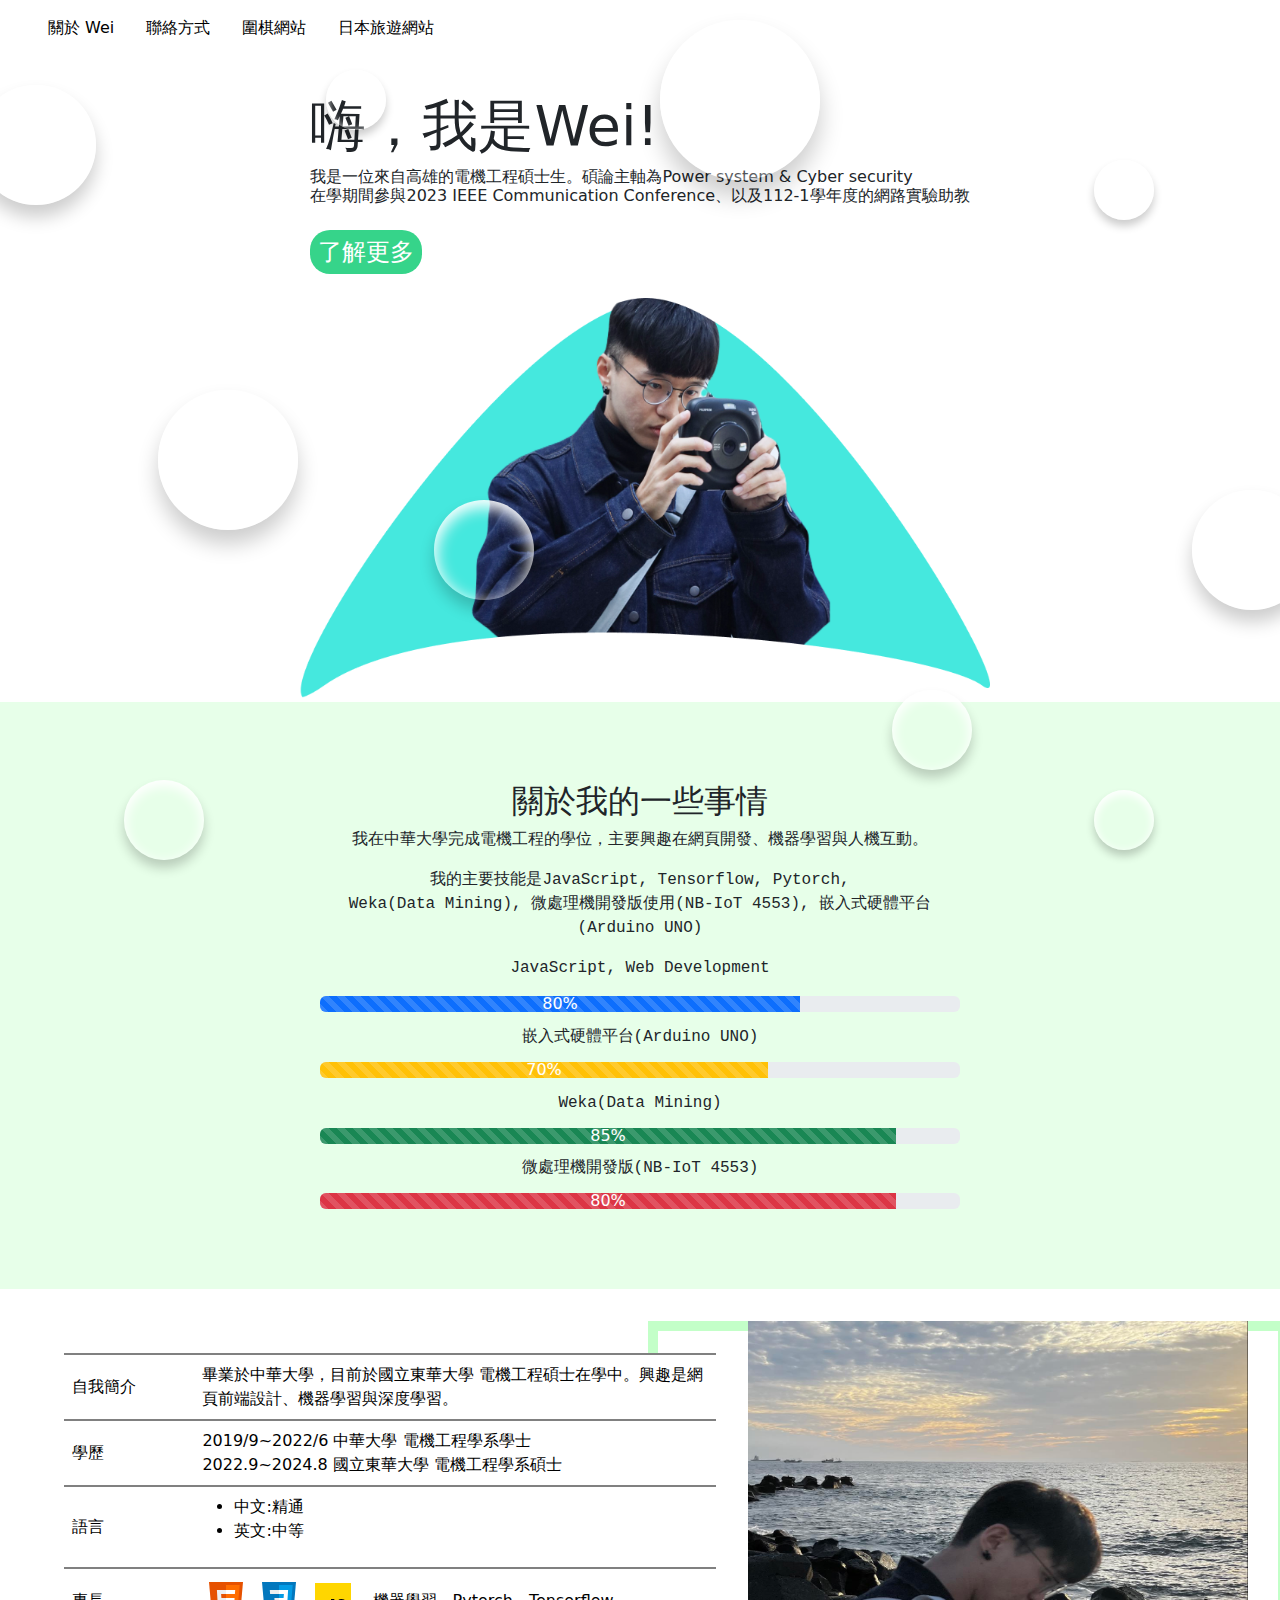
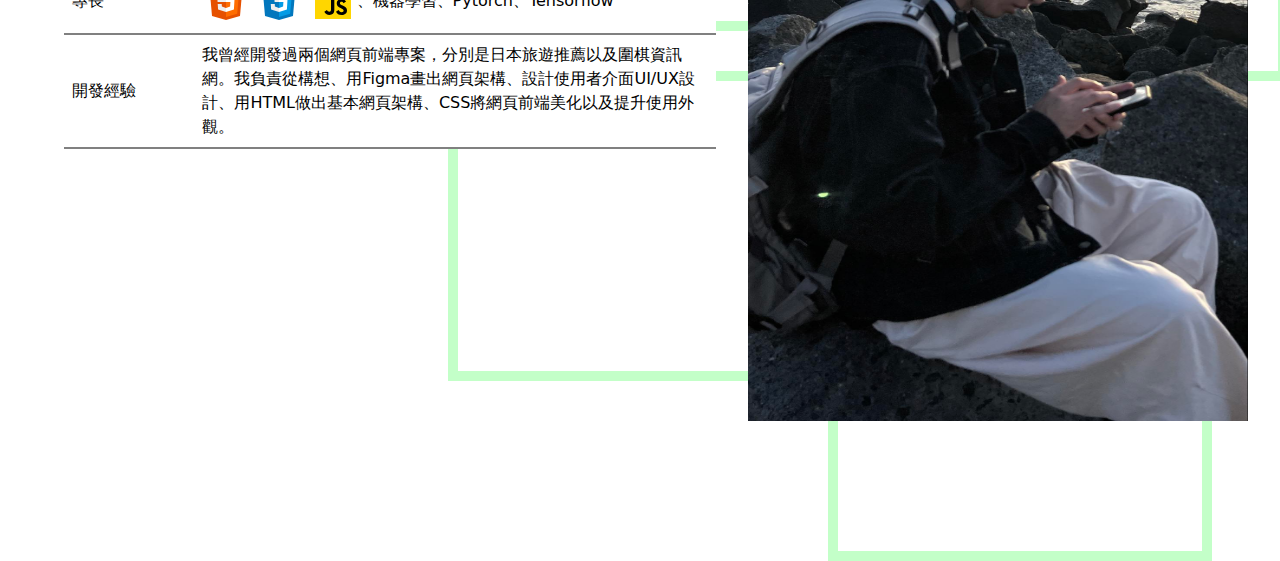
==== index.html @ 201f5e97 "first" ====
<!DOCTYPE html>
<html lang="zh-Hant">
    <head>
        <meta charset="UTF-8">
        <meta http-equiv="X-UA-Compatible" content="IE=edge">
        <meta name="viewport" content="width=device-width, initial-scale=1.0">
        <title>Wei的個人網站</title>
        <link rel="icon" href="./ICONS/wei icon.jpg">
        <link href="https://cdn.jsdelivr.net/npm/bootstrap@5.3.3/dist/css/bootstrap.min.css" rel="stylesheet" integrity="sha384-QWTKZyjpPEjISv5WaRU9OFeRpok6YctnYmDr5pNlyT2bRjXh0JMhjY6hW+ALEwIH" crossorigin="anonymous">
        <link rel="stylesheet" href="./styles/style.css">
        <link rel="stylesheet" href="./styles/bubble.css">
    </head>
    <body>
        
        <nav>
                <ul>
                    <li><a href="#">關於 Wei</a></li>
                    <li><a  target="_blank" href="./contact.html">聯絡方式</a></li>
                    <li><a target="_blank" href="./project 1/index.html">圍棋網站</a></li>
                    <li><a target="_blank" href="./project 2/index.html">日本旅遊網站</a></li>
                </ul>
        </nav>
        
        <main>
          <div id="background-wrap">
            <div class="bubble x1"></div>
            <div class="bubble x2"></div>
            <div class="bubble x3"></div>
            <div class="bubble x4"></div>
            <div class="bubble x5"></div>
            <div class="bubble x6"></div>
            <div class="bubble x7"></div>
            <div class="bubble x8"></div>
            <div class="bubble x9"></div>
            <div class="bubble x10"></div>
        </div>
            <section class="main-area">
              <div class="info">
                <h1>嗨，我是Wei!</h1>
                <h2>
                  我是一位來自高雄的電機工程碩士生。碩論主軸為Power system & Cyber security
                  <br>在學期間參與2023 IEEE Communication Conference、以及112-1學年度的網路實驗助教
                </h2>
                <a href="./contact.html">了解更多</a>
              </div>
              <div class="img-area">
                <img src="./images/綠背照片.png" alt="個人照片" />
              </div>
            </section>
            <section class="about-me">
                <section class="description">
                    <h2>關於我的一些事情</h2>

                    <p>
                    我在中華大學完成電機工程的學位，主要興趣在網頁開發、機器學習與人機互動。
                </p>
                    <p>
                    我的主要技能是JavaScript, Tensorflow, Pytorch, <br>Weka(Data Mining), 
                    微處理機開發版使用(NB-IoT 4553), 嵌入式硬體平台(Arduino UNO)
                </p>

                <div class="progess-bar-area">
                    <p>JavaScript, Web Development</p>
                    <div class="progress">
                        <div class="progress-bar progress-bar-striped progress-bar-animated" role="progressbar" 
                        aria-valuenow="75" aria-valuemin="0" aria-valuemax="100" style="width: 75%; font-size: 1rem;">80%</div>
                      </div>

                    <p style="margin: 0.8rem;">嵌入式硬體平台(Arduino UNO)</p>
                    <div class="progress">
                        <div class="progress-bar progress-bar-striped progress-bar-animated bg-warning" 
                        role="progressbar" aria-valuenow="75" aria-valuemin="0" aria-valuemax="100" 
                        style="width: 70%; font-size: 1rem;">70%</div>
                    </div>

                    <p style="margin: 0.8rem;">Weka(Data Mining)</p>
                    <div class="progress">
                        <div class="progress-bar progress-bar-striped progress-bar-animated bg-success" 
                        role="progressbar" aria-valuenow="80" aria-valuemin="0" aria-valuemax="100" 
                        style="width: 90%; font-size: 1rem;">85%</div>
                    </div>

                    <p style="margin: 0.8rem;">微處理機開發版(NB-IoT 4553)</p>
                    <div class="progress">
                        <div class="progress-bar progress-bar-striped progress-bar-animated bg-danger" 
                        role="progressbar" aria-valuenow="80" aria-valuemin="0" aria-valuemax="100" 
                        style="width: 90%; font-size: 1rem; " >80%</div>
                    </div>

                </section>
            </section>

            <section class="resume">
                <section class="table">
                    <table>
                        <tr style="border-top: 2px solid gray">
                          <td style="width: 20%">自我簡介</td>
                          <td style="width: 80%">
                            畢業於中華大學，目前於國立東華大學 電機工程碩士在學中。興趣是網頁前端設計、機器學習與深度學習。
                          </td>
                        </tr>
                        <tr>
                          <td>學歷</td>
                          <td>2019/9~2022/6 中華大學 電機工程學系學士 <br>  2022.9~2024.8 國立東華大學 電機工程學系碩士 </td>
                        </tr>
                        <tr>
                          <td>語言</td>
                          <td>
                            <ul>
                              <li>中文:精通</li>
                              <li>英文:中等</li>
                            </ul>
                          </td>
                        </tr>
                        <tr>
                          <td>專長</td>
                          <td>
                            <img src="./ICONS/icons8-html-5.svg" alt="HTML5" />
                            <img src="./ICONS/icons8-css3.svg" alt="CSS3" />
                            <img src="./ICONS/icons8-javascript.svg" alt="JavaScript" />、機器學習、Pytorch、Tensorflow
                          </td>
                        </tr>
                        <tr>
                          <td>開發經驗</td>
                          <td>
                            我曾經開發過兩個網頁前端專案，分別是日本旅遊推薦以及圍棋資訊網。我負責從構想、用Figma畫出網頁架構、設計使用者介面UI/UX設計、用HTML做出基本網頁架構、CSS將網頁前端美化以及提升使用外觀。
                          </td>
                        </tr>
                      </table>
                </section>
                
                <section class="picture">
                    <img src="./images/長方形.jpg" alt="個人照片">
                    <div class="greenRect"></div>
                    <div class="greenRect2"></div>
                    <div class="greenRect3"></div>
                </section>
            </section>


        </main>
        <script src="https://cdn.jsdelivr.net/npm/bootstrap@5.3.3/dist/js/bootstrap.bundle.min.js" integrity="sha384-YvpcrYf0tY3lHB60NNkmXc5s9fDVZLESaAA55NDzOxhy9GkcIdslK1eN7N6jIeHz" crossorigin="anonymous"></script>
        <script src="./app.js"></script>
    </body>
</html>
---- styles/style.css ----
* {
  margin: 0;
  padding: 0;
  box-sizing: border-box;
}

h1, h2, h3, h4, h5, h6 {
  font-weight: normal;
}

p {
  font-family: "Courier New", Courier, monospace;
}

body {
  overflow-x: hidden;
}
body nav {
  position: sticky;
  background-color: white;
  top: 0;
  z-index: 5;
}
body nav ul {
  display: flex;
}
body nav ul li {
  list-style-type: none;
  margin: 1rem;
}
body nav ul li a {
  color: black;
  text-decoration: none;
  transition: all 0.5s ease;
}
body nav ul li a:hover {
  color: rgb(54, 212, 138);
}
body main section.main-area {
  min-height: 70vh;
  background-color: white;
  display: flex;
  flex-wrap: wrap;
  justify-content: center;
  align-items: center;
}
body main div.info {
  padding: 1rem;
}
body main div.info h1 {
  font-size: 3.5rem;
}
body main div.info h2 {
  font-size: 1rem;
}
body main div.info a {
  color: white;
  background-color: rgb(54, 212, 138);
  padding: 0.25rem 0.5rem;
  font-size: 1.5rem;
  border-radius: 20px;
  display: inline-block;
  margin-top: 1rem;
  text-decoration: none;
  transition: all 0.5s ease;
}
body main div.info a:hover {
  transform: scale(1.2);
}
body main div.img-area img {
  width: 700px;
  height: 400px;
}
body main section.about-me {
  background-color: rgb(231, 255, 233);
  padding: 5rem 0rem;
  display: flex;
  justify-content: center;
}
body main section.about-me section.description {
  width: 50%;
  text-align: center;
}
body main section.about-me section.description h2 {
  font-size: 2rem;
}
body main section.about-me section.description div.progress-bar-area p {
  margin: 1rem;
}
body main section.resume {
  display: flex;
  flex-wrap: wrap;
  padding: 2rem;
}
body main section.resume section.table {
  flex: 5 0 500px;
  padding: 2rem;
}
body main section.resume section.table table {
  border-collapse: collapse;
}
body main section.resume section.table table tr {
  border-bottom: 2px solid gray;
  transition: all 0.5s ease;
}
body main section.resume section.table table tr:hover {
  background-color: rgb(184, 255, 222);
}
body main section.resume section.table table tr td {
  padding: 0.5rem;
}
body main section.resume section.picture {
  flex: 1 1 300px;
  display: flex;
  justify-content: center;
  align-items: center;
  position: relative;
}
body main section.resume section.picture img {
  width: 500px;
  height: 700px;
}
body main section.resume section.picture div.greenRect {
  width: 30vw;
  height: 90vh;
  border: 10px solid rgb(195, 255, 200);
  position: absolute;
  top: 30px;
  left: 80px;
  z-index: -1;
}
body main section.resume section.picture div.greenRect2 {
  width: 50vw;
  height: 40vh;
  border: 10px solid rgb(195, 255, 200);
  position: absolute;
  top: 300px;
  left: -300px;
  z-index: -1;
}
body main section.resume section.picture div.greenRect3 {
  width: 50vw;
  height: 40vh;
  border: 10px solid rgb(195, 255, 200);
  position: absolute;
  top: 0px;
  left: -100px;
  z-index: -1;
}
body main section.contact {
  display: flex;
  flex-wrap: wrap;
}
body main section.contact div.left {
  flex: 1 1 500px;
}
body main section.contact div.left img {
  margin-top: 5rem;
  background-color: rgba(195, 255, 200, 0.8);
}
body main section.contact div.left img:hover {
  transform: rotateY("90deg");
}
body main section.contact div.right {
  flex: 7 1 500px;
}
body main section.contact div.right h2, body main section.contact div.right h3 {
  flex-direction: row;
  transition: all 0.5s ease-in-out;
}
body main section.contact div.right h2:hover, body main section.contact div.right h3:hover {
  background-color: rgba(216, 112, 147, 0.5);
}
body main section.contact div.right p {
  flex-direction: column;
  transition: all 0.5s ease;
}
body main section.contact div.right p:hover {
  background-color: rgba(184, 255, 222, 0.5);
}
body main section.contact div.right ul li {
  transition: all 0.5s ease;
}
body main section.contact div.right ul li:hover {
  background-color: rgba(184, 255, 222, 0.5);
}
body main section.contact div.right table tr {
  padding: 2rem;
  transition: all 0.5s ease;
}
body main section.contact div.right table tr:hover {
  background-color: rgba(184, 255, 222, 0.5);
}
body main section.contact div.right table tr td {
  padding: 0.5rem;
}
body main section.contact div.right table tr td img {
  width: 40px;
  height: 40px;
}

@media screen and (max-width: 800px) {
  body main section.about-me section.description {
    width: 80%;
  }
  body main section.resume {
    overflow-x: auto;
  }
  body main section.resume section.picture div.greenRect, body main section.resume section.picture div.greenRect2, body main section.resume section.picture div.greenRect3 {
    display: none;
  }
}
@media screen and (max-width: 500px) {
  body nav {
    position: static;
  }
  body nav ul {
    flex-direction: column;
  }
}/*# sourceMappingURL=style.css.map */
---- styles/bubble.css ----
#background-wrap {
    position: fixed;
    bottom: 0;
    top: 0;
    right: 0;
    left: 0;
    z-index: 10;
    pointer-events: none;
}

.bubble{
    width: 200px;
    height: 200px;
    border-radius: 50%;
    position: absolute;
    box-shadow: 0 20px 30px rgba(0, 0, 0, 0.2),
    inset 0px 10px 30px 5px rgba(255, 255, 255, 100);
}

@keyframes animateBubble {
    0% {
        margin-top: 1000px;
    }
    100% {
        margin-top: -100%;
    }
}

@keyframes sideWays {
    0% {
        margin-left: 0px;
    }
    100% {
        margin-left: 50%;
    }
}

.x1 {
    animation: animateBubble 25s linear infinite,
      sideWays 2s ease-in-out infinite alternate;
    left: -5%;
    top: 5%;
    transform: scale(0.6);
  }
  
  .x2 {
    animation: animateBubble 20s linear infinite,
      sideWays 4s ease-in-out infinite alternate;
    left: 5%;
    top: 80%;
    transform: scale(0.4);
  }
  .x3 {
    animation: animateBubble 28s linear infinite,
      sideWays 2s ease-in-out infinite alternate;
    left: 10%;
    top: 40%;
    transform: scale(0.7);
  }
  .x4 {
    animation: animateBubble 22s linear infinite,
      sideWays 3s ease-in-out infinite alternate;
    left: 20%;
    top: 0%;
    transform: scale(0.3);
  }
  .x5 {
    animation: animateBubble 29s linear infinite,
      sideWays 4s ease-in-out infinite alternate;
    left: 30%;
    top: 50%;
    transform: scale(0.5);
  }
  .x6 {
    animation: animateBubble 21s linear infinite,
      sideWays 2s ease-in-out infinite alternate;
    left: 50%;
    top: 0%;
    transform: scale(0.8);
  }
  .x7 {
    animation: animateBubble 20s linear infinite,
      sideWays 2s ease-in-out infinite alternate;
    left: 65%;
    top: 70%;
    transform: scale(0.4);
  }
  .x8 {
    animation: animateBubble 22s linear infinite,
      sideWays 3s ease-in-out infinite alternate;
    left: 80%;
    top: 10%;
    transform: scale(0.3);
  }
  .x9 {
    animation: animateBubble 29s linear infinite,
      sideWays 4s ease-in-out infinite alternate;
    left: 90%;
    top: 50%;
    transform: scale(0.6);
  }
  .x10 {
    animation: animateBubble 26s linear infinite,
      sideWays 2s ease-in-out infinite alternate;
    left: 80%;
    top: 80%;
    transform: scale(0.3);
  }
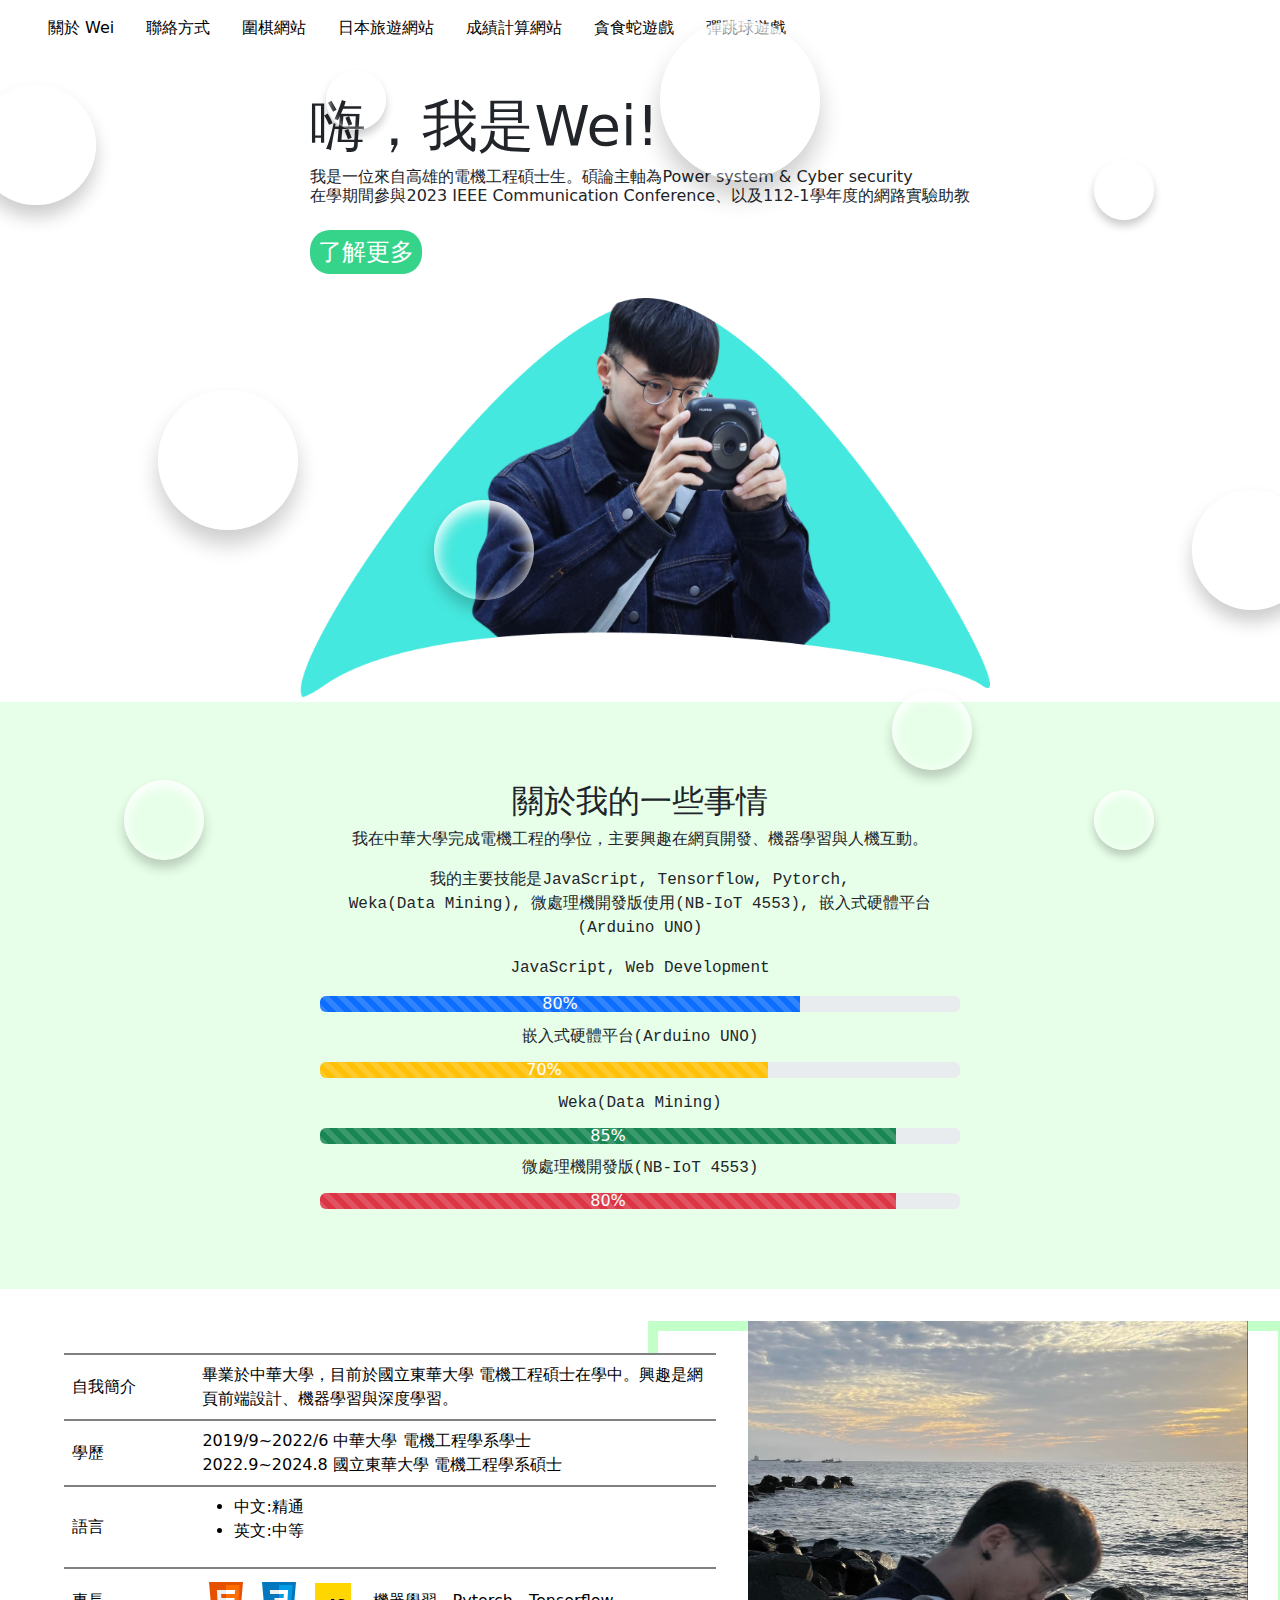
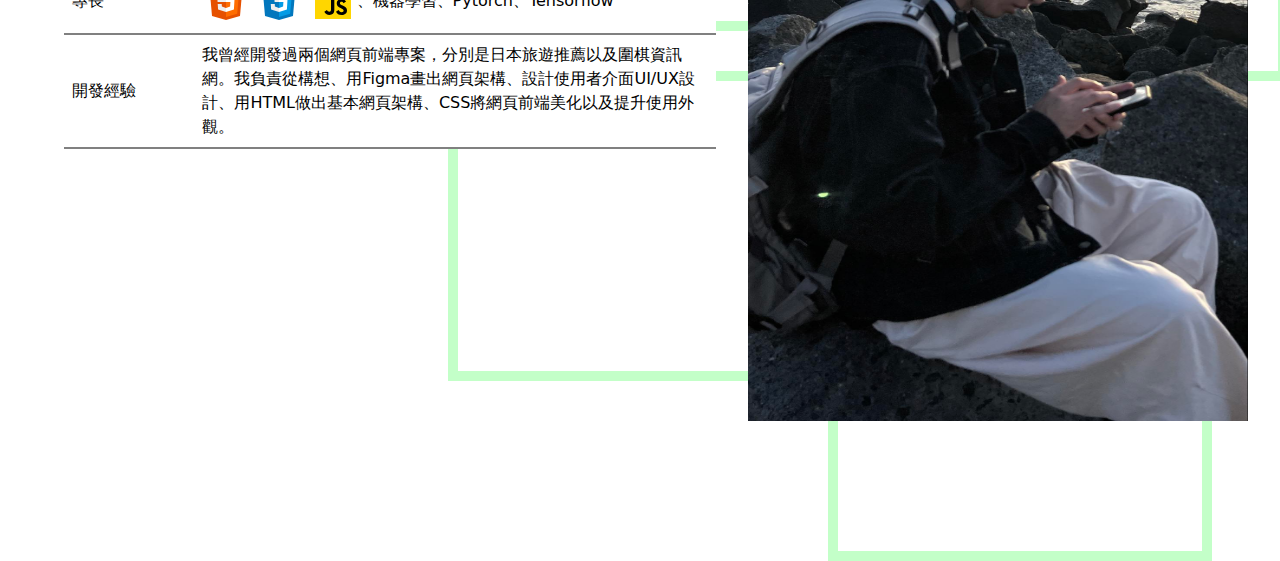
==== commit 7410eb2b: "Create three projects" ====
--- a/index.html
+++ b/index.html
@@ -16,8 +16,11 @@
                 <ul>
                     <li><a href="#">關於 Wei</a></li>
                     <li><a  target="_blank" href="./contact.html">聯絡方式</a></li>
-                    <li><a target="_blank" href="./project 1/index.html">圍棋網站</a></li>
-                    <li><a target="_blank" href="./project 2/index.html">日本旅遊網站</a></li>
+                    <li><a target="_blank" href="./project1/index.html">圍棋網站</a></li>
+                    <li><a target="_blank" href="./project2/index.html">日本旅遊網站</a></li>
+                    <li><a target="_blank" href="./project4/index.html">成績計算網站</a></li>
+                    <li><a target="_blank" href="./project5/index.html">貪食蛇遊戲</a></li>
+                    <li><a target="_blank" href="./project6/index.html">彈跳球遊戲</a></li>
                 </ul>
         </nav>
         
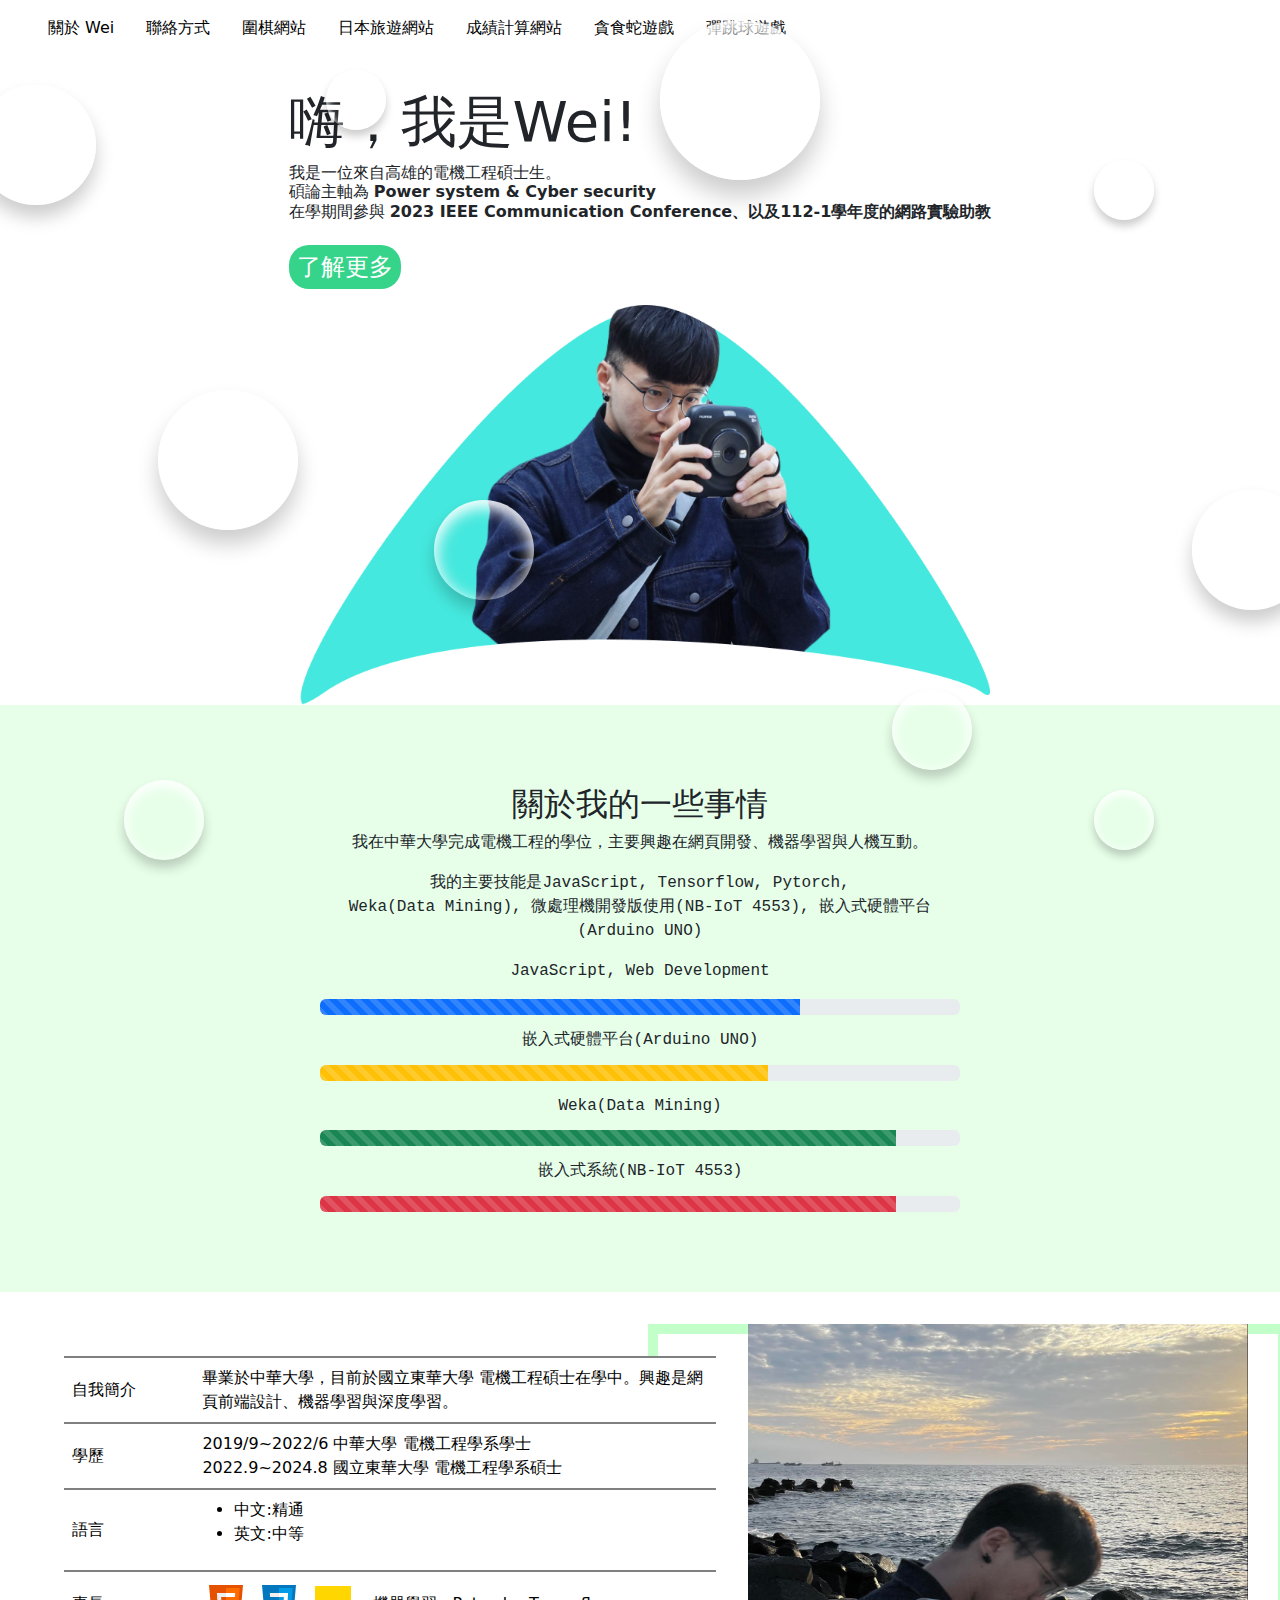
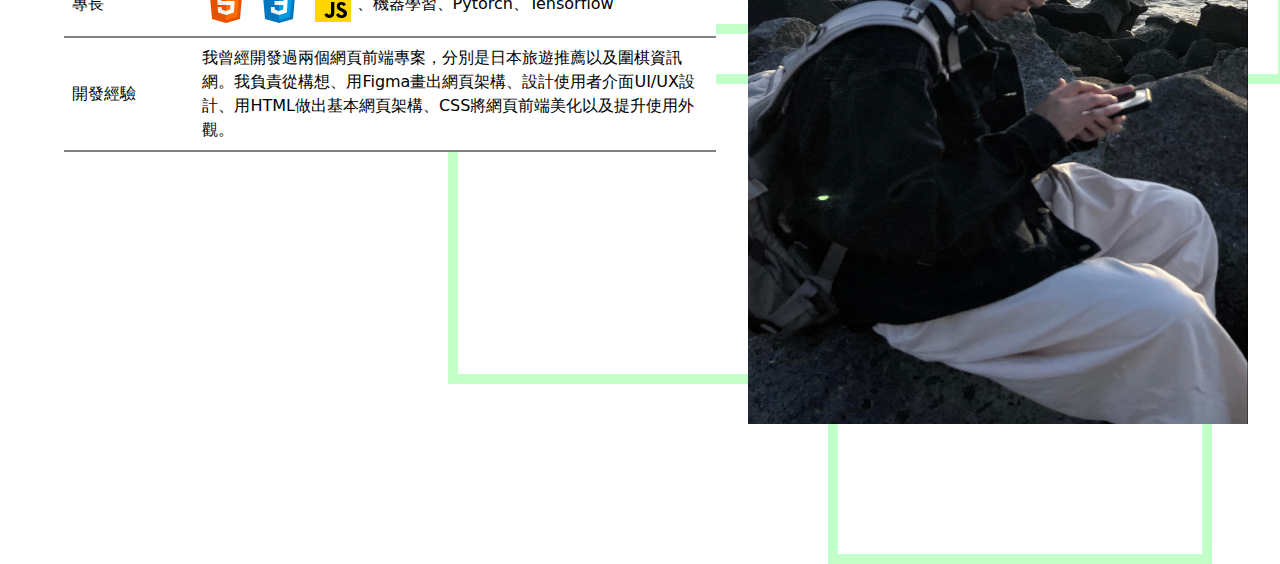
==== commit 07c89a01: "msg" ====
--- a/index.html
+++ b/index.html
@@ -41,8 +41,8 @@
               <div class="info">
                 <h1>嗨，我是Wei!</h1>
                 <h2>
-                  我是一位來自高雄的電機工程碩士生。碩論主軸為Power system & Cyber security
-                  <br>在學期間參與2023 IEEE Communication Conference、以及112-1學年度的網路實驗助教
+                  我是一位來自高雄的電機工程碩士生。 <br> 碩論主軸為 <strong>Power system & Cyber security</strong> 
+                  <br>在學期間參與 <strong>2023 IEEE Communication Conference、以及112-1學年度的網路實驗助教</strong>  
                 </h2>
                 <a href="./contact.html">了解更多</a>
               </div>
@@ -66,28 +66,28 @@
                     <p>JavaScript, Web Development</p>
                     <div class="progress">
                         <div class="progress-bar progress-bar-striped progress-bar-animated" role="progressbar" 
-                        aria-valuenow="75" aria-valuemin="0" aria-valuemax="100" style="width: 75%; font-size: 1rem;">80%</div>
+                        aria-valuenow="75" aria-valuemin="0" aria-valuemax="100" style="width: 75%; font-size: 1rem;"></div>
                       </div>
 
                     <p style="margin: 0.8rem;">嵌入式硬體平台(Arduino UNO)</p>
                     <div class="progress">
                         <div class="progress-bar progress-bar-striped progress-bar-animated bg-warning" 
                         role="progressbar" aria-valuenow="75" aria-valuemin="0" aria-valuemax="100" 
-                        style="width: 70%; font-size: 1rem;">70%</div>
+                        style="width: 70%; font-size: 1rem;"></div>
                     </div>
 
                     <p style="margin: 0.8rem;">Weka(Data Mining)</p>
                     <div class="progress">
                         <div class="progress-bar progress-bar-striped progress-bar-animated bg-success" 
                         role="progressbar" aria-valuenow="80" aria-valuemin="0" aria-valuemax="100" 
-                        style="width: 90%; font-size: 1rem;">85%</div>
+                        style="width: 90%; font-size: 1rem;"></div>
                     </div>
 
-                    <p style="margin: 0.8rem;">微處理機開發版(NB-IoT 4553)</p>
+                    <p style="margin: 0.8rem;">嵌入式系統(NB-IoT 4553)</p>
                     <div class="progress">
                         <div class="progress-bar progress-bar-striped progress-bar-animated bg-danger" 
                         role="progressbar" aria-valuenow="80" aria-valuemin="0" aria-valuemax="100" 
-                        style="width: 90%; font-size: 1rem; " >80%</div>
+                        style="width: 90%; font-size: 1rem; " ></div>
                     </div>
 
                 </section>
--- a/styles/style.css
+++ b/styles/style.css
@@ -178,6 +178,20 @@
 body main section.contact div.right p:hover {
   background-color: rgba(184, 255, 222, 0.5);
 }
+body main section.contact div.right a {
+  color: white;
+  background-color: rgb(54, 212, 138);
+  padding: 0.25rem 0.5rem;
+  font-size: 1rem;
+  border-radius: 20px;
+  display: inline-block;
+  margin-bottom: 0.5rem;
+  text-decoration: none;
+  transition: all 0.5s ease;
+}
+body main section.contact div.right a:hover {
+  transform: scale(1.2);
+}
 body main section.contact div.right ul li {
   transition: all 0.5s ease;
 }
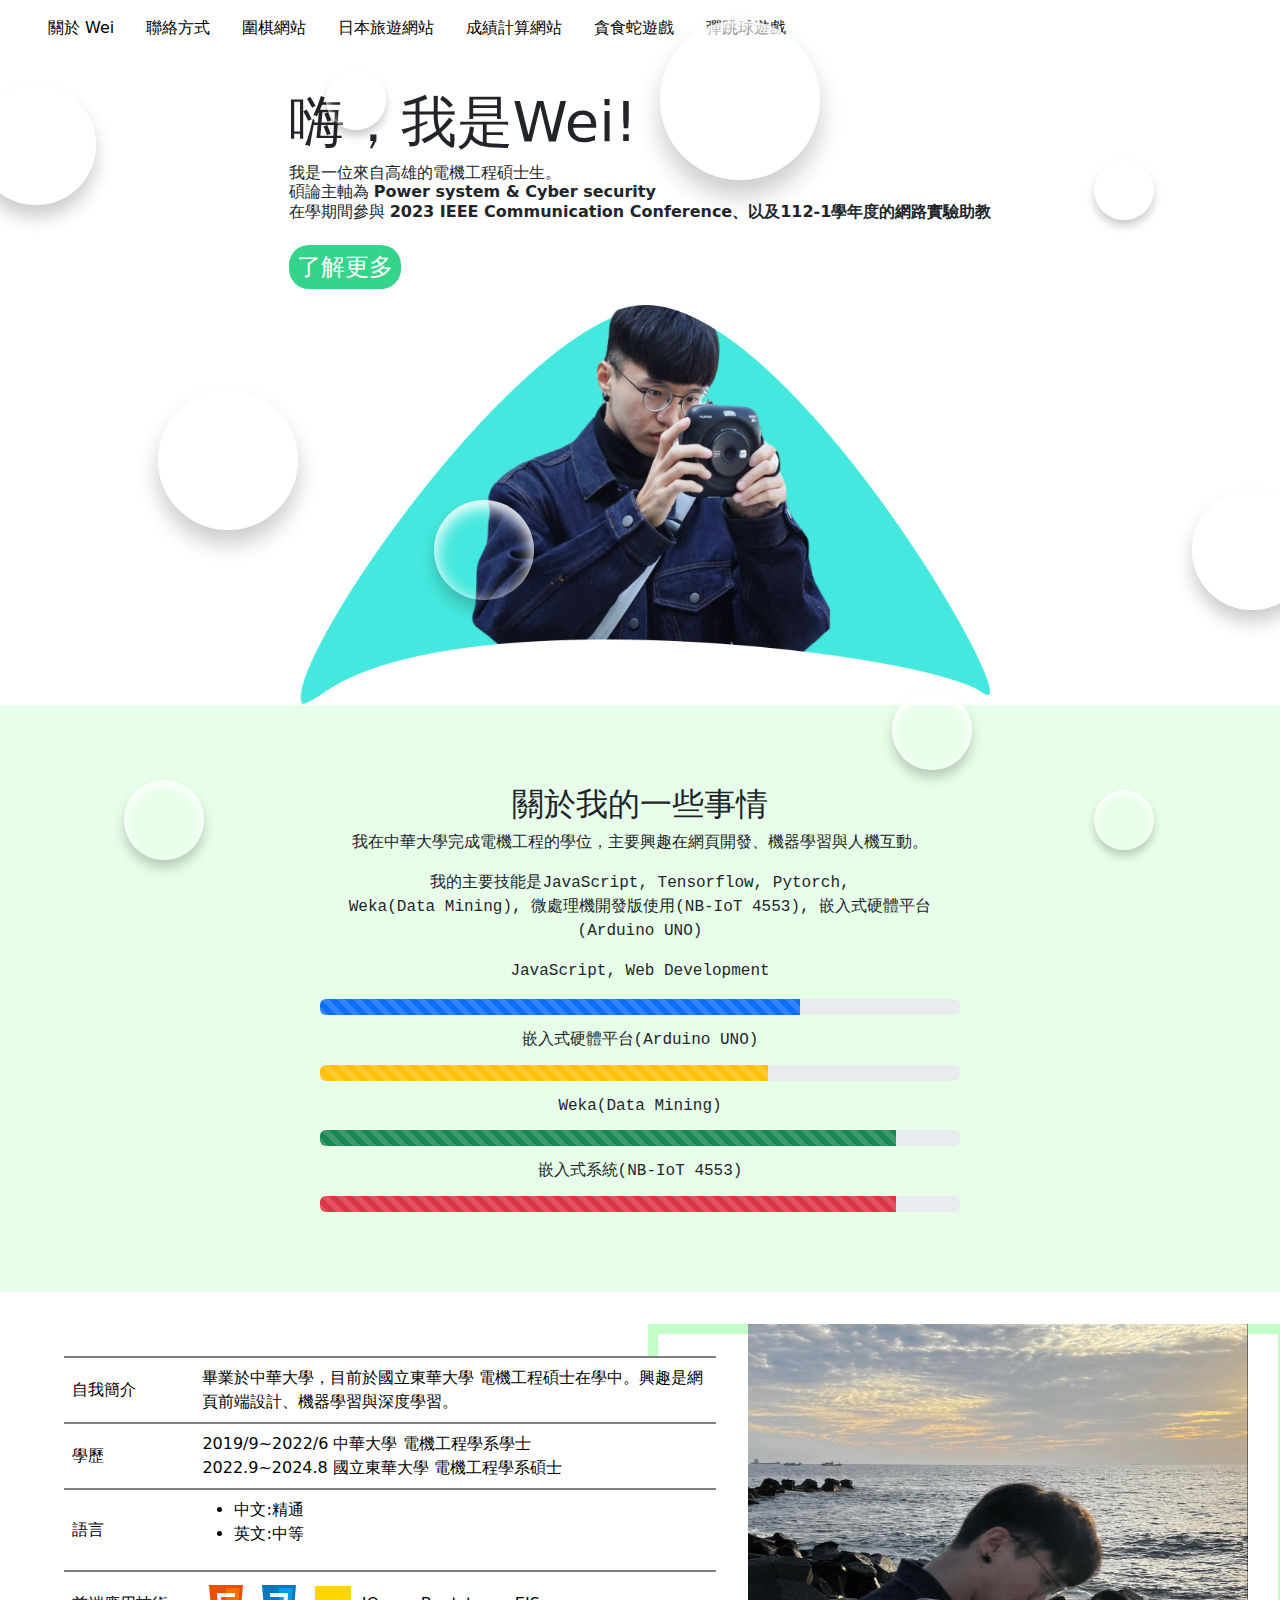
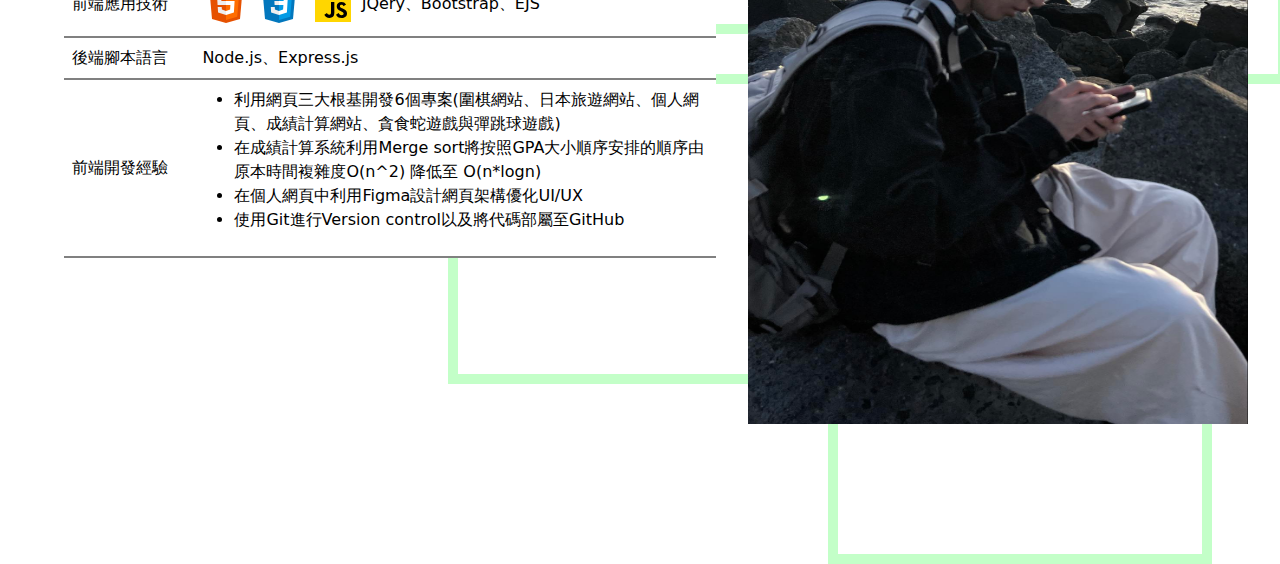
==== commit 4ad1c4f5: "Update resume content" ====
--- a/index.html
+++ b/index.html
@@ -116,17 +116,32 @@
                           </td>
                         </tr>
                         <tr>
-                          <td>專長</td>
+                          <td>前端應用技術</td>
                           <td>
                             <img src="./ICONS/icons8-html-5.svg" alt="HTML5" />
                             <img src="./ICONS/icons8-css3.svg" alt="CSS3" />
-                            <img src="./ICONS/icons8-javascript.svg" alt="JavaScript" />、機器學習、Pytorch、Tensorflow
+                            <img src="./ICONS/icons8-javascript.svg" alt="JavaScript" /> JQery、Bootstrap、EJS
                           </td>
                         </tr>
                         <tr>
-                          <td>開發經驗</td>
+                          <td>後端腳本語言</td>
+                          <td>Node.js、Express.js</td>
+                        </tr>
+                        <tr>
+                          <td>前端開發經驗</td>
                           <td>
-                            我曾經開發過兩個網頁前端專案，分別是日本旅遊推薦以及圍棋資訊網。我負責從構想、用Figma畫出網頁架構、設計使用者介面UI/UX設計、用HTML做出基本網頁架構、CSS將網頁前端美化以及提升使用外觀。
+                            <ul>
+                              <li>利用網頁三大根基開發6個專案(圍棋網站、日本旅遊網站、個人網頁、成績計算網站、貪食蛇遊戲與彈跳球遊戲)
+                              </li>
+                              <li>在成績計算系統利用Merge sort將按照GPA大小順序安排的順序由原本時間複雜度O(n^2) 降低至 O(n*logn)
+                              </li>
+                              <li>
+                                在個人網頁中利用Figma設計網頁架構優化UI/UX
+                              </li>
+                              <li>使用Git進行Version control以及將代碼部屬至GitHub
+                              </li>
+                            </ul>
+                            
                           </td>
                         </tr>
                       </table>
